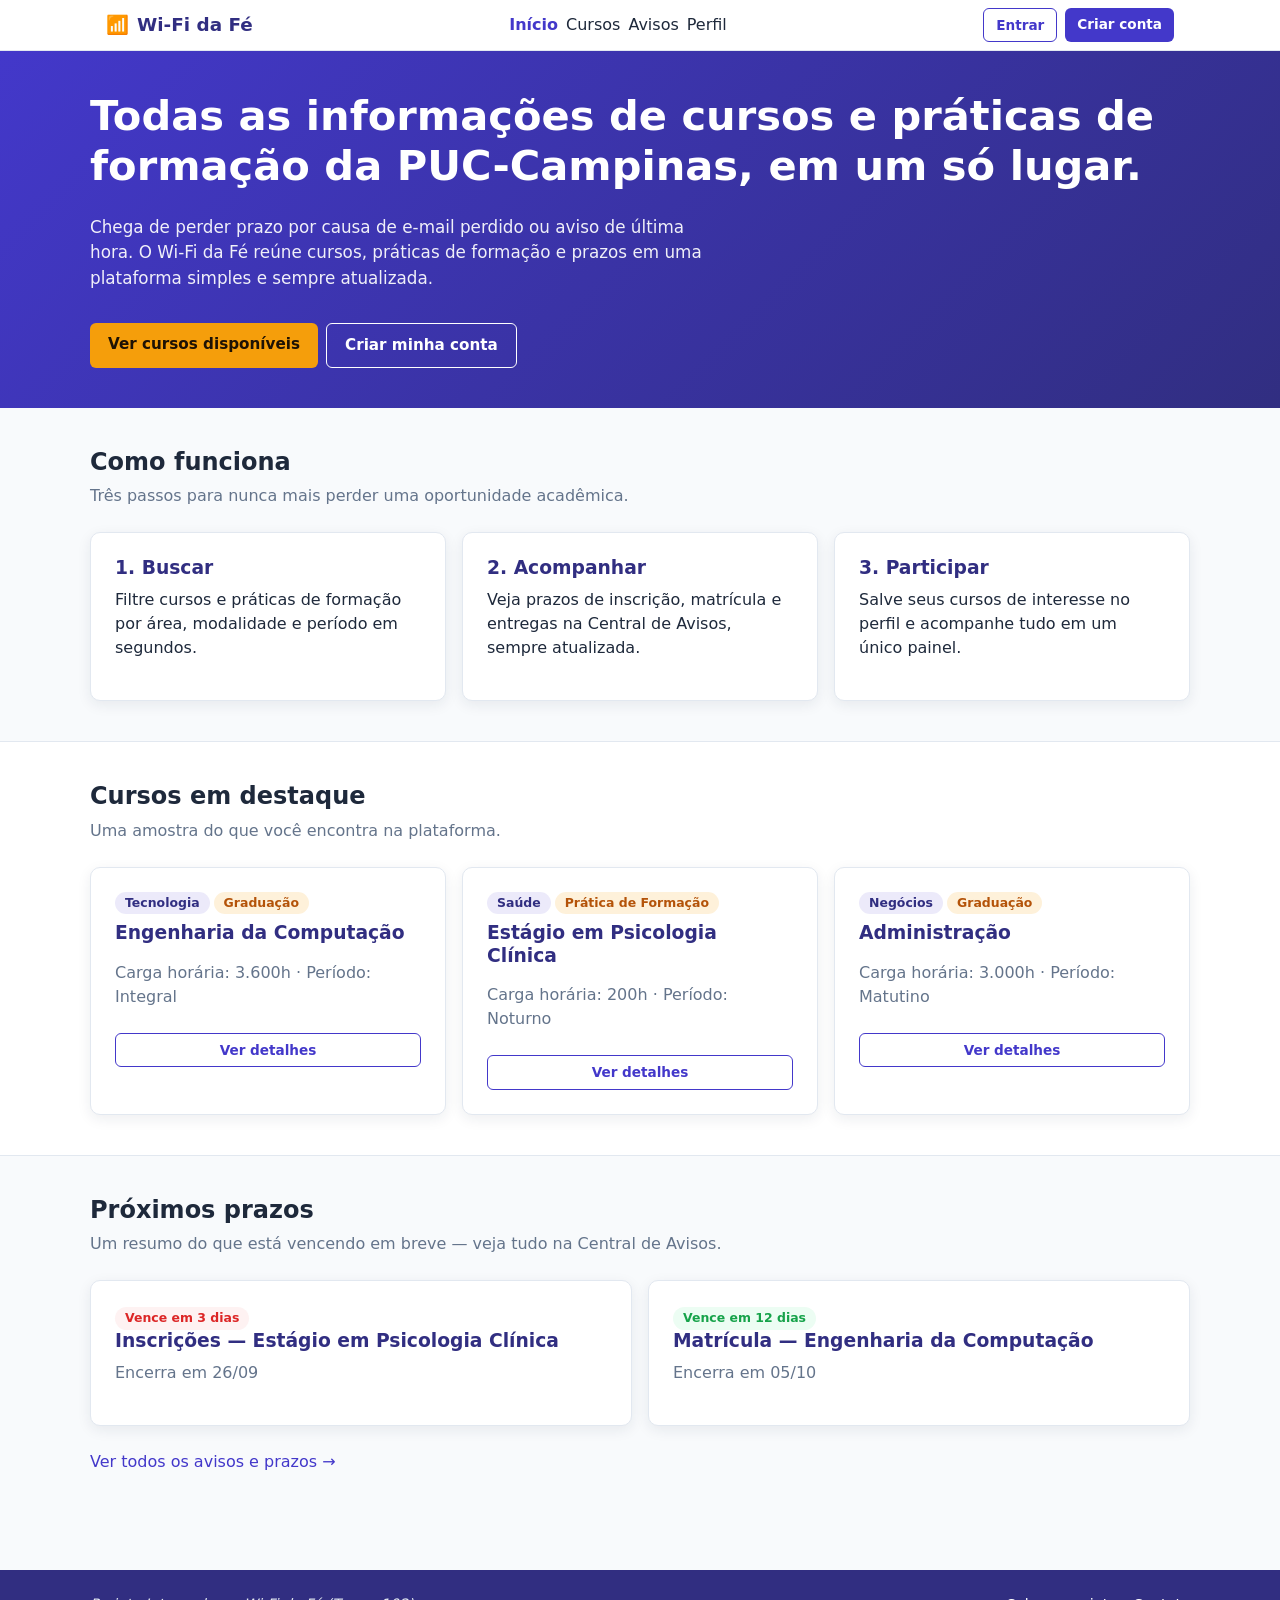
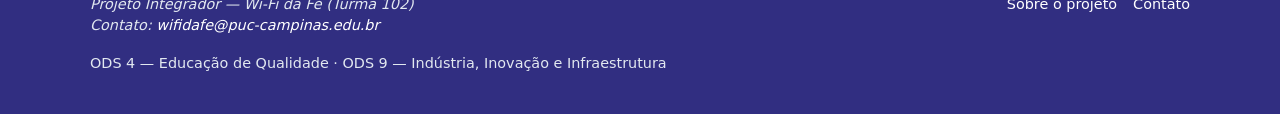
==== src/pages/index.html @ 96762952 "25/09/2026" ====
<!DOCTYPE html>
<html lang="pt-br">
<head>
  <meta charset="UTF-8">
  <meta name="viewport" content="width=device-width, initial-scale=1">
  <title>Wi-Fi da Fé | Cursos, Práticas de Formação e Avisos da PUC-Campinas</title>
  <meta name="description" content="Wi-Fi da Fé centraliza informações de cursos de graduação, práticas de formação e prazos da PUC-Campinas em um só lugar, de forma rápida e acessível.">
  <link rel="stylesheet" href="../styles/variables.css">
  <link rel="stylesheet" href="../styles/main.css">
</head>
<body>

  <header class="navbar">
    <div class="container">
      <a class="navbar__brand" href="index.html">
        <span class="sinal">📶</span> Wi-Fi da Fé
      </a>
      <button class="navbar__toggle" id="menu-toggle" aria-expanded="false" aria-controls="navbar-menu">
        ☰ Menu
      </button>
      <nav aria-label="Menu principal">
        <ul class="navbar__menu" id="navbar-menu">
          <li><a href="index.html" aria-current="page">Início</a></li>
          <li><a href="cursos.html">Cursos</a></li>
          <li><a href="avisos.html">Avisos</a></li>
          <li><a href="perfil.html">Perfil</a></li>
        </ul>
      </nav>
      <div class="navbar__actions">
        <a class="btn btn--ghost btn--sm" href="login.html">Entrar</a>
        <a class="btn btn--primary btn--sm" href="cadastro.html">Criar conta</a>
      </div>
    </div>
  </header>

  <main>
    <section class="hero">
      <div class="container">
        <h1>Todas as informações de cursos e práticas de formação da PUC-Campinas, em um só lugar.</h1>
        <p class="lead">Chega de perder prazo por causa de e-mail perdido ou aviso de última hora. O Wi-Fi da Fé reúne cursos, práticas de formação e prazos em uma plataforma simples e sempre atualizada.</p>
        <div class="hero__actions">
          <a class="btn btn--accent" href="cursos.html">Ver cursos disponíveis</a>
          <a class="btn btn--ghost" style="color:#fff;border-color:#fff" href="cadastro.html">Criar minha conta</a>
        </div>
      </div>
    </section>

    <section class="section">
      <div class="container">
        <div class="section__header">
          <h2>Como funciona</h2>
          <p>Três passos para nunca mais perder uma oportunidade acadêmica.</p>
        </div>
        <div class="grid-cards">
          <article class="card">
            <h3>1. Buscar</h3>
            <p>Filtre cursos e práticas de formação por área, modalidade e período em segundos.</p>
          </article>
          <article class="card">
            <h3>2. Acompanhar</h3>
            <p>Veja prazos de inscrição, matrícula e entregas na Central de Avisos, sempre atualizada.</p>
          </article>
          <article class="card">
            <h3>3. Participar</h3>
            <p>Salve seus cursos de interesse no perfil e acompanhe tudo em um único painel.</p>
          </article>
        </div>
      </div>
    </section>

    <section class="section" style="background:var(--color-surface); border-top:1px solid var(--color-border); border-bottom:1px solid var(--color-border);">
      <div class="container">
        <div class="section__header">
          <h2>Cursos em destaque</h2>
          <p>Uma amostra do que você encontra na plataforma.</p>
        </div>
        <div class="grid-cards">
          <article class="card card--curso">
            <div class="badge-row">
              <span class="badge">Tecnologia</span>
              <span class="badge badge--accent">Graduação</span>
            </div>
            <h3>Engenharia da Computação</h3>
            <p class="text-muted">Carga horária: 3.600h · Período: Integral</p>
            <a class="btn btn--ghost btn--sm" href="curso-detalhe.html">Ver detalhes</a>
          </article>
          <article class="card card--curso">
            <div class="badge-row">
              <span class="badge">Saúde</span>
              <span class="badge badge--accent">Prática de Formação</span>
            </div>
            <h3>Estágio em Psicologia Clínica</h3>
            <p class="text-muted">Carga horária: 200h · Período: Noturno</p>
            <a class="btn btn--ghost btn--sm" href="curso-detalhe.html">Ver detalhes</a>
          </article>
          <article class="card card--curso">
            <div class="badge-row">
              <span class="badge">Negócios</span>
              <span class="badge badge--accent">Graduação</span>
            </div>
            <h3>Administração</h3>
            <p class="text-muted">Carga horária: 3.000h · Período: Matutino</p>
            <a class="btn btn--ghost btn--sm" href="curso-detalhe.html">Ver detalhes</a>
          </article>
        </div>
      </div>
    </section>

    <section class="section">
      <div class="container">
        <div class="section__header">
          <h2>Próximos prazos</h2>
          <p>Um resumo do que está vencendo em breve — veja tudo na Central de Avisos.</p>
        </div>
        <div class="grid-cards">
          <article class="card">
            <span class="badge badge--danger">Vence em 3 dias</span>
            <h3>Inscrições — Estágio em Psicologia Clínica</h3>
            <p class="text-muted">Encerra em 26/09</p>
          </article>
          <article class="card">
            <span class="badge badge--success">Vence em 12 dias</span>
            <h3>Matrícula — Engenharia da Computação</h3>
            <p class="text-muted">Encerra em 05/10</p>
          </article>
        </div>
        <p class="mt-lg"><a href="avisos.html">Ver todos os avisos e prazos →</a></p>
      </div>
    </section>
  </main>

  <footer class="footer">
    <div class="container">
      <address>
        Projeto Integrador — Wi-Fi da Fé (Turma 102)<br>
        Contato: <a href="mailto:wifidafe@puc-campinas.edu.br">wifidafe@puc-campinas.edu.br</a>
      </address>
      <nav aria-label="Links institucionais">
        <ul class="footer__links">
          <li><a href="sobre.html">Sobre o projeto</a></li>
          <li><a href="contato.html">Contato</a></li>
        </ul>
      </nav>
      <p>ODS 4 — Educação de Qualidade · ODS 9 — Indústria, Inovação e Infraestrutura</p>
    </div>
  </footer>

  <script src="../scripts/storage.js"></script>
  <script src="../scripts/main.js" defer></script>
</body>
</html>
---- src/styles/variables.css ----
:root {
  /* Cores principais - identidade "Wi-Fi da Fé" */
  --color-primary: #4338ca;
  --color-primary-dark: #312e81;
  --color-primary-light: #6d5ce8;
  --color-accent: #f59e0b;
  --color-accent-dark: #b45309;

  /* Neutros */
  --color-bg: #f8fafc;
  --color-surface: #ffffff;
  --color-border: #e2e8f0;
  --color-text: #1e293b;
  --color-text-muted: #64748b;

  /* Estados */
  --color-success: #16a34a;
  --color-danger: #dc2626;
  --color-success-bg: #ecfdf3;
  --color-danger-bg: #fef2f2;

  /* Tipografia */
  --font-family: 'Segoe UI', system-ui, -apple-system, Roboto, Helvetica, Arial, sans-serif;

  /* Espaçamento e forma */
  --spacing-xs: 4px;
  --spacing-sm: 8px;
  --spacing-md: 16px;
  --spacing-lg: 24px;
  --spacing-xl: 40px;
  --radius: 10px;
  --radius-sm: 6px;
  --shadow-card: 0 4px 14px rgba(30, 41, 59, 0.08);

  /* Breakpoint de referência (documentação): mobile-first, desktop >= 960px */
}
---- src/styles/main.css ----
/* ==========================================================================
   Wi-Fi da Fé — main.css
   Base: reset simples + tokens (variables.css) + Flexbox/Grid + mobile-first
   ========================================================================== */

* { box-sizing: border-box; }

html, body {
  margin: 0;
  padding: 0;
  font-family: var(--font-family);
  color: var(--color-text);
  background: var(--color-bg);
  line-height: 1.5;
}

img { max-width: 100%; height: auto; display: block; }

a { color: var(--color-primary); text-decoration: none; }
a:hover { text-decoration: underline; }

h1, h2, h3 { line-height: 1.2; margin: 0 0 var(--spacing-sm); }
p { margin: 0 0 var(--spacing-md); }

:focus-visible {
  outline: 3px solid rgba(67, 56, 202, 0.35);
  outline-offset: 2px;
}

.container {
  width: min(100% - 32px, 1100px);
  margin: 0 auto;
}

/* ==========================================================================
   Navbar (Flexbox) — mobile-first
   ========================================================================== */

.navbar {
  background: var(--color-surface);
  border-bottom: 1px solid var(--color-border);
  position: sticky;
  top: 0;
  z-index: 10;
}

.navbar .container {
  display: flex;
  flex-wrap: wrap;
  align-items: center;
  justify-content: space-between;
  padding: var(--spacing-sm) 16px;
  gap: var(--spacing-sm);
}

.navbar__brand {
  display: flex;
  align-items: center;
  gap: var(--spacing-sm);
  font-weight: 700;
  font-size: 1.15rem;
  color: var(--color-primary-dark);
}

.navbar__brand .sinal { color: var(--color-accent); }

.navbar__toggle {
  display: inline-flex;
  align-items: center;
  gap: 6px;
  background: transparent;
  border: 1px solid var(--color-border);
  border-radius: var(--radius-sm);
  padding: 8px 12px;
  font-weight: 600;
  cursor: pointer;
}

.navbar .container > nav { width: 100%; order: 3; }

.navbar__menu {
  list-style: none;
  display: none;
  flex-direction: column;
  gap: var(--spacing-sm);
  margin: 0;
  padding: var(--spacing-sm) 0 0;
  width: 100%;
}

.navbar__menu--aberto { display: flex; }

.navbar__menu a {
  color: var(--color-text);
  font-weight: 500;
}

.navbar__menu a[aria-current="page"] {
  color: var(--color-primary);
  font-weight: 700;
}

.navbar__actions {
  display: flex;
  gap: var(--spacing-sm);
}

@media (min-width: 720px) {
  .navbar .container { flex-wrap: nowrap; }
  .navbar .container > nav { width: auto; order: 0; }
  .navbar__toggle { display: none; }
  .navbar__menu { display: flex !important; flex-direction: row; width: auto; padding: 0; }
}

/* ==========================================================================
   Botões
   ========================================================================== */

.btn {
  display: inline-block;
  border: none;
  border-radius: var(--radius-sm);
  padding: 10px 18px;
  font-weight: 700;
  font-size: 0.95rem;
  cursor: pointer;
  text-align: center;
}

.btn:hover { text-decoration: none; }

.btn--primary { background: var(--color-primary); color: #fff; }
.btn--primary:hover { background: var(--color-primary-dark); }

.btn--accent { background: var(--color-accent); color: #1e1204; }
.btn--accent:hover { background: var(--color-accent-dark); color: #fff; }

.btn--ghost { background: transparent; color: var(--color-primary); border: 1px solid var(--color-primary); }
.btn--ghost:hover { background: rgba(67, 56, 202, 0.08); }

.btn--sm { padding: 6px 12px; font-size: 0.85rem; }
.btn--block { display: block; width: 100%; }

/* ==========================================================================
   Hero (tela inicial)
   ========================================================================== */

.hero {
  background: linear-gradient(135deg, var(--color-primary) 0%, var(--color-primary-dark) 100%);
  color: #fff;
  padding: var(--spacing-xl) 0;
}

.hero .container {
  display: flex;
  flex-direction: column;
  gap: var(--spacing-md);
}

.hero h1 { font-size: 2rem; }
.hero p.lead { font-size: 1.05rem; opacity: 0.92; max-width: 60ch; }

.hero__actions { display: flex; flex-wrap: wrap; gap: var(--spacing-sm); }

@media (min-width: 720px) {
  .hero h1 { font-size: 2.6rem; }
}

/* ==========================================================================
   Seções e cards (Grid responsivo)
   ========================================================================== */

.section { padding: var(--spacing-xl) 0; }
.section__header { margin-bottom: var(--spacing-lg); }
.section__header p { color: var(--color-text-muted); }

.grid-cards {
  display: grid;
  grid-template-columns: repeat(auto-fit, minmax(220px, 1fr));
  gap: var(--spacing-md);
}

.card {
  background: var(--color-surface);
  border: 1px solid var(--color-border);
  border-radius: var(--radius);
  padding: var(--spacing-lg);
  box-shadow: var(--shadow-card);
}

.card h3 { color: var(--color-primary-dark); }

.card--curso { display: flex; flex-direction: column; gap: var(--spacing-sm); }
.card--curso .badge-row { display: flex; gap: var(--spacing-xs); flex-wrap: wrap; }

.badge {
  display: inline-block;
  background: rgba(67, 56, 202, 0.1);
  color: var(--color-primary-dark);
  border-radius: 999px;
  padding: 2px 10px;
  font-size: 0.78rem;
  font-weight: 700;
}

.badge--accent { background: rgba(245, 158, 11, 0.15); color: var(--color-accent-dark); }
.badge--danger { background: var(--color-danger-bg); color: var(--color-danger); }
.badge--success { background: var(--color-success-bg); color: var(--color-success); }

/* ==========================================================================
   Formulários
   ========================================================================== */

.form-card {
  background: var(--color-surface);
  border: 1px solid var(--color-border);
  border-radius: var(--radius);
  padding: var(--spacing-lg);
  max-width: 480px;
  margin: 0 auto;
  box-shadow: var(--shadow-card);
}

fieldset {
  border: 1px solid var(--color-border);
  border-radius: var(--radius-sm);
  padding: var(--spacing-md);
  margin: 0 0 var(--spacing-md);
}

legend { font-weight: 700; padding: 0 6px; color: var(--color-primary-dark); }

label { display: block; margin: var(--spacing-sm) 0 6px; font-weight: 600; font-size: 0.9rem; }

input, select, textarea {
  width: 100%;
  padding: 10px 12px;
  border: 1px solid var(--color-border);
  border-radius: var(--radius-sm);
  background: #fff;
  font: inherit;
  margin-bottom: var(--spacing-sm);
}

input:focus, select:focus, textarea:focus {
  outline: 3px solid rgba(67, 56, 202, 0.2);
  border-color: var(--color-primary);
}

.form-row { display: flex; flex-wrap: wrap; gap: var(--spacing-md); }
.form-row > * { flex: 1 1 200px; }

.form-actions { display: flex; gap: var(--spacing-sm); margin-top: var(--spacing-sm); flex-wrap: wrap; }

.form-hint { font-size: 0.85rem; color: var(--color-text-muted); margin-top: -4px; }

/* Filtros (cursos.html) */
.filtros {
  background: var(--color-surface);
  border: 1px solid var(--color-border);
  border-radius: var(--radius);
  padding: var(--spacing-md);
  margin-bottom: var(--spacing-lg);
}

/* ==========================================================================
   Tabelas
   ========================================================================== */

.tabela-wrap { overflow-x: auto; border-radius: var(--radius); border: 1px solid var(--color-border); }

table {
  width: 100%;
  min-width: 560px;
  border-collapse: collapse;
  background: var(--color-surface);
}

caption {
  text-align: left;
  font-weight: 700;
  padding: var(--spacing-sm) var(--spacing-md);
  color: var(--color-primary-dark);
  background: var(--color-surface);
}

thead th {
  background: #eef2ff;
  text-align: left;
}

th, td {
  border-bottom: 1px solid var(--color-border);
  padding: 10px 14px;
  text-align: left;
}

tfoot td, tfoot th { font-weight: 700; background: #f8fafc; }

/* ==========================================================================
   Layout com Grid — dashboard de perfil
   ========================================================================== */

.perfil-layout {
  display: grid;
  grid-template-columns: 1fr;
  gap: var(--spacing-lg);
}

@media (min-width: 860px) {
  .perfil-layout {
    grid-template-columns: 280px 1fr;
    align-items: start;
  }
}

/* ==========================================================================
   Rodapé
   ========================================================================== */

.footer {
  background: var(--color-primary-dark);
  color: #e2e8f0;
  padding: var(--spacing-lg) 0;
  margin-top: var(--spacing-xl);
}

.footer .container {
  display: flex;
  flex-wrap: wrap;
  justify-content: space-between;
  gap: var(--spacing-md);
  font-size: 0.9rem;
}

.footer a { color: #fff; }

.footer__links {
  list-style: none;
  display: flex;
  gap: var(--spacing-md);
  margin: 0;
  padding: 0;
}

/* Utilitários */
.text-muted { color: var(--color-text-muted); }
.mt-lg { margin-top: var(--spacing-lg); }
.center { text-align: center; }
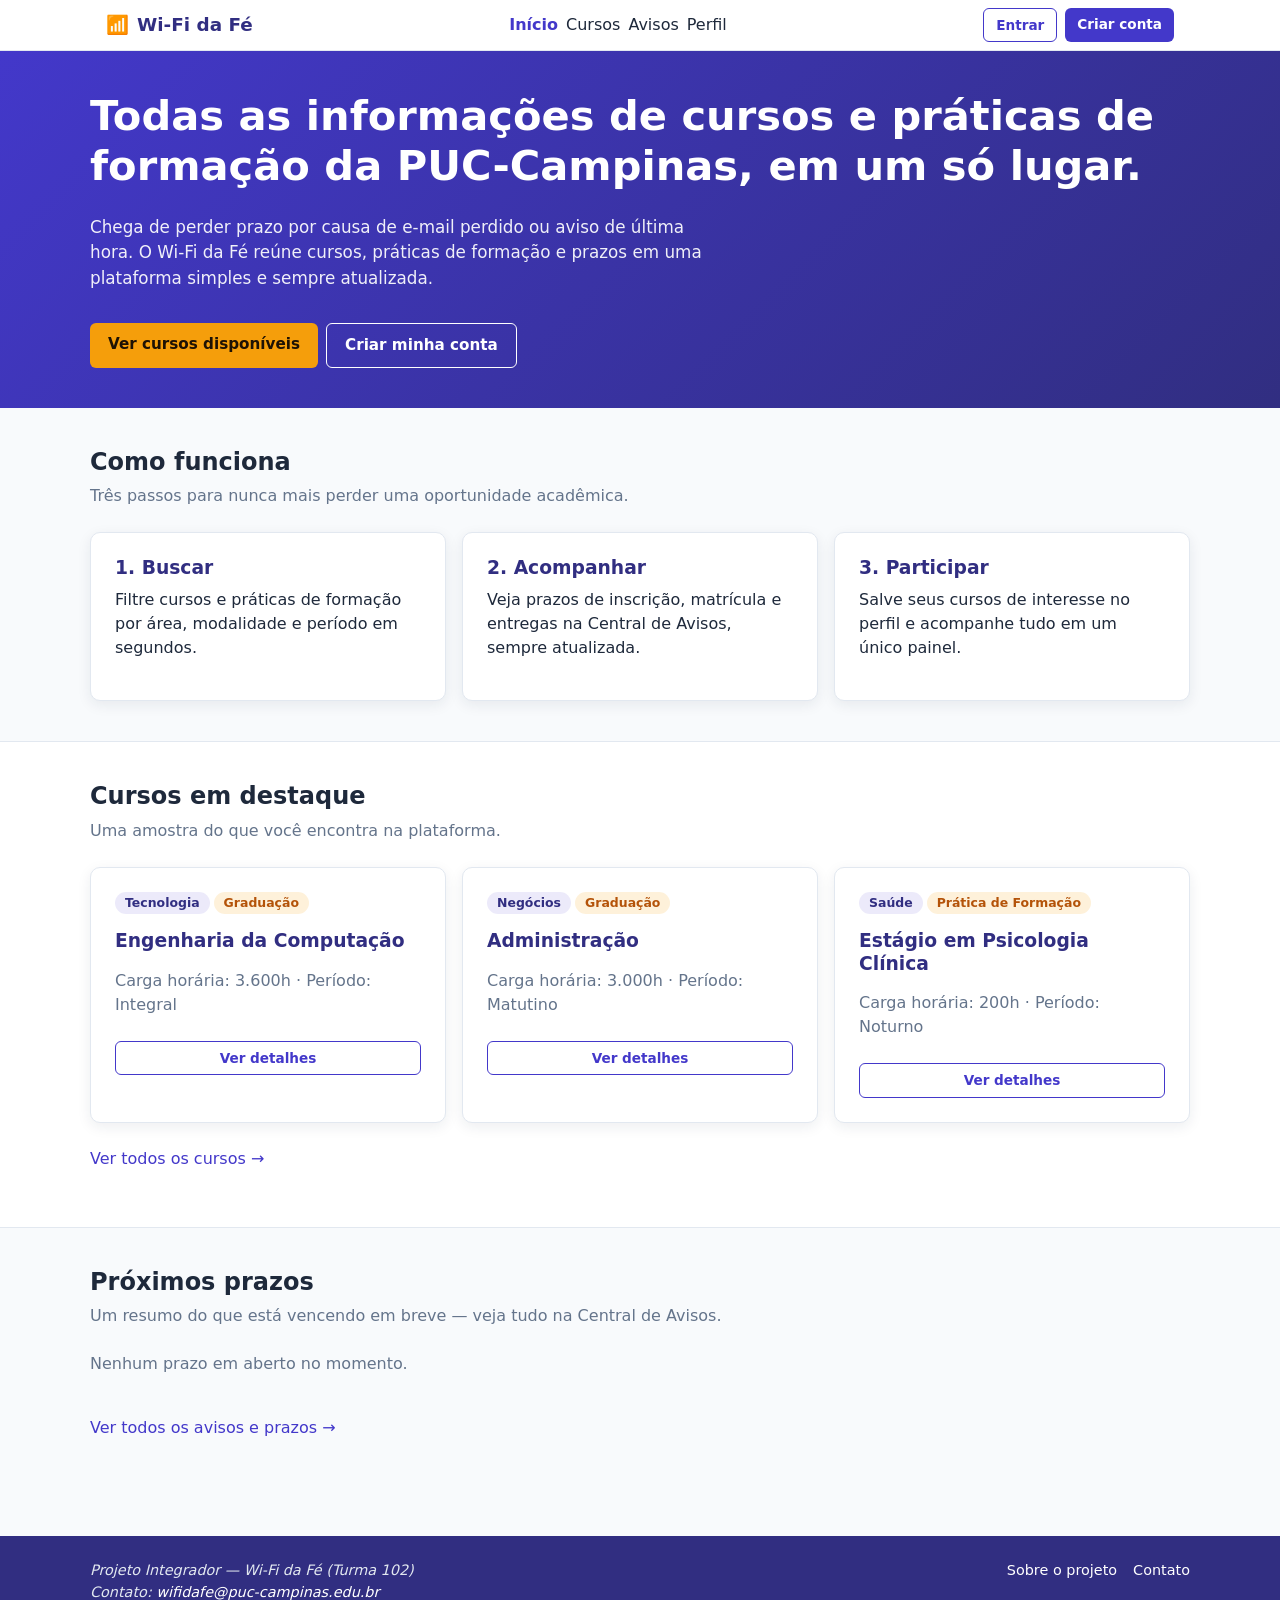
==== commit 1f747c40: "21/10/2026" ====
--- a/src/pages/index.html
+++ b/src/pages/index.html
@@ -9,15 +9,12 @@
   <link rel="stylesheet" href="../styles/main.css">
 </head>
 <body>
+  <a class="skip-link" href="#conteudo">Pular para o conteúdo</a>
 
   <header class="navbar">
     <div class="container">
-      <a class="navbar__brand" href="index.html">
-        <span class="sinal">📶</span> Wi-Fi da Fé
-      </a>
-      <button class="navbar__toggle" id="menu-toggle" aria-expanded="false" aria-controls="navbar-menu">
-        ☰ Menu
-      </button>
+      <a class="navbar__brand" href="index.html"><span class="sinal">📶</span> Wi-Fi da Fé</a>
+      <button type="button" class="navbar__toggle" id="menu-toggle" aria-expanded="false" aria-controls="navbar-menu">☰ Menu</button>
       <nav aria-label="Menu principal">
         <ul class="navbar__menu" id="navbar-menu">
           <li><a href="index.html" aria-current="page">Início</a></li>
@@ -33,14 +30,18 @@
     </div>
   </header>
 
-  <main>
+  <noscript>
+    <p class="aviso-noscript">Este site usa JavaScript para listar cursos, validar formulários e guardar seus dados no navegador. Ative o JavaScript para usar todas as funções.</p>
+  </noscript>
+
+  <main id="conteudo">
     <section class="hero">
       <div class="container">
         <h1>Todas as informações de cursos e práticas de formação da PUC-Campinas, em um só lugar.</h1>
         <p class="lead">Chega de perder prazo por causa de e-mail perdido ou aviso de última hora. O Wi-Fi da Fé reúne cursos, práticas de formação e prazos em uma plataforma simples e sempre atualizada.</p>
         <div class="hero__actions">
           <a class="btn btn--accent" href="cursos.html">Ver cursos disponíveis</a>
-          <a class="btn btn--ghost" style="color:#fff;border-color:#fff" href="cadastro.html">Criar minha conta</a>
+          <a class="btn btn--ghost btn--hero" href="cadastro.html">Criar minha conta</a>
         </div>
       </div>
     </section>
@@ -68,41 +69,14 @@
       </div>
     </section>
 
-    <section class="section" style="background:var(--color-surface); border-top:1px solid var(--color-border); border-bottom:1px solid var(--color-border);">
+    <section class="section secao-destaque">
       <div class="container">
         <div class="section__header">
           <h2>Cursos em destaque</h2>
           <p>Uma amostra do que você encontra na plataforma.</p>
         </div>
-        <div class="grid-cards">
-          <article class="card card--curso">
-            <div class="badge-row">
-              <span class="badge">Tecnologia</span>
-              <span class="badge badge--accent">Graduação</span>
-            </div>
-            <h3>Engenharia da Computação</h3>
-            <p class="text-muted">Carga horária: 3.600h · Período: Integral</p>
-            <a class="btn btn--ghost btn--sm" href="curso-detalhe.html">Ver detalhes</a>
-          </article>
-          <article class="card card--curso">
-            <div class="badge-row">
-              <span class="badge">Saúde</span>
-              <span class="badge badge--accent">Prática de Formação</span>
-            </div>
-            <h3>Estágio em Psicologia Clínica</h3>
-            <p class="text-muted">Carga horária: 200h · Período: Noturno</p>
-            <a class="btn btn--ghost btn--sm" href="curso-detalhe.html">Ver detalhes</a>
-          </article>
-          <article class="card card--curso">
-            <div class="badge-row">
-              <span class="badge">Negócios</span>
-              <span class="badge badge--accent">Graduação</span>
-            </div>
-            <h3>Administração</h3>
-            <p class="text-muted">Carga horária: 3.000h · Período: Matutino</p>
-            <a class="btn btn--ghost btn--sm" href="curso-detalhe.html">Ver detalhes</a>
-          </article>
-        </div>
+        <div class="grid-cards" id="destaques"></div>
+        <p class="mt-lg"><a href="cursos.html">Ver todos os cursos →</a></p>
       </div>
     </section>
 
@@ -112,23 +86,11 @@
           <h2>Próximos prazos</h2>
           <p>Um resumo do que está vencendo em breve — veja tudo na Central de Avisos.</p>
         </div>
-        <div class="grid-cards">
-          <article class="card">
-            <span class="badge badge--danger">Vence em 3 dias</span>
-            <h3>Inscrições — Estágio em Psicologia Clínica</h3>
-            <p class="text-muted">Encerra em 26/09</p>
-          </article>
-          <article class="card">
-            <span class="badge badge--success">Vence em 12 dias</span>
-            <h3>Matrícula — Engenharia da Computação</h3>
-            <p class="text-muted">Encerra em 05/10</p>
-          </article>
-        </div>
+        <div class="grid-cards" id="proximos-prazos"></div>
         <p class="mt-lg"><a href="avisos.html">Ver todos os avisos e prazos →</a></p>
       </div>
     </section>
   </main>
-
   <footer class="footer">
     <div class="container">
       <address>
@@ -141,11 +103,12 @@
           <li><a href="contato.html">Contato</a></li>
         </ul>
       </nav>
-      <p>ODS 4 — Educação de Qualidade · ODS 9 — Indústria, Inovação e Infraestrutura</p>
     </div>
   </footer>
 
-  <script src="../scripts/storage.js"></script>
+  <script src="../scripts/dados.js" defer></script>
+  <script src="../scripts/storage.js" defer></script>
   <script src="../scripts/main.js" defer></script>
+  <script src="../scripts/home.js" defer></script>
 </body>
 </html>
--- a/src/styles/main.css
+++ b/src/styles/main.css
@@ -347,3 +347,185 @@
 .text-muted { color: var(--color-text-muted); }
 .mt-lg { margin-top: var(--spacing-lg); }
 .center { text-align: center; }
+
+/* ==========================================================================
+   3ª Entrega — interações, validação e responsividade
+   ========================================================================== */
+
+[hidden] { display: none !important; }
+
+.skip-link {
+  position: absolute;
+  left: -999px;
+  top: 8px;
+  background: var(--color-primary-dark);
+  color: #fff;
+  padding: 8px 14px;
+  border-radius: var(--radius-sm);
+  z-index: 20;
+}
+.skip-link:focus { left: 8px; }
+
+.aviso-noscript {
+  margin: 0;
+  padding: var(--spacing-md);
+  background: var(--color-danger-bg);
+  color: var(--color-danger);
+  text-align: center;
+  font-weight: 600;
+}
+
+.lead { font-size: 1.05rem; max-width: 70ch; }
+.badge--neutro { background: #e2e8f0; color: var(--color-text-muted); }
+.btn--hero { color: #fff; border-color: #fff; }
+.btn--hero:hover { background: rgba(255, 255, 255, 0.15); }
+.btn--perigo { background: transparent; color: var(--color-danger); border: 1px solid var(--color-danger); }
+.btn--perigo:hover { background: var(--color-danger-bg); }
+.btn:disabled { opacity: 0.6; cursor: not-allowed; }
+
+.secao-destaque {
+  background: var(--color-surface);
+  border-top: 1px solid var(--color-border);
+  border-bottom: 1px solid var(--color-border);
+}
+
+/* Formulários: erros por campo, estados e mensagens gerais */
+.erro-campo {
+  min-height: 1.2em;
+  margin: -2px 0 var(--spacing-sm);
+  font-size: 0.85rem;
+  font-weight: 600;
+  color: var(--color-danger);
+}
+.erro-campo:not(:empty)::before { content: "✖ "; }
+
+input.campo--erro, select.campo--erro, textarea.campo--erro {
+  border-color: var(--color-danger);
+  background: var(--color-danger-bg);
+}
+input.campo--ok, textarea.campo--ok { border-color: var(--color-success); }
+
+.mensagem {
+  margin: 0 0 var(--spacing-md);
+  padding: 10px 14px;
+  border: 1px solid;
+  border-radius: var(--radius-sm);
+  font-weight: 600;
+  font-size: 0.92rem;
+}
+.mensagem--erro { color: var(--color-danger); background: var(--color-danger-bg); border-color: var(--color-danger); }
+.mensagem--erro::before { content: "✖ "; }
+.mensagem--sucesso { color: var(--color-success); background: var(--color-success-bg); border-color: var(--color-success); }
+.mensagem--sucesso::before { content: "✔ "; }
+.mensagem--info { color: var(--color-primary-dark); background: #eef2ff; border-color: var(--color-primary-light); }
+.mensagem--info::before { content: "ℹ "; }
+
+.rotulo-checkbox {
+  display: flex;
+  align-items: center;
+  gap: var(--spacing-sm);
+  font-weight: 500;
+}
+.rotulo-checkbox input { width: auto; margin: 0; }
+
+.campo-senha { display: flex; gap: var(--spacing-sm); align-items: flex-start; }
+.campo-senha input { flex: 1; }
+.campo-senha .btn { margin-top: 1px; min-width: 84px; padding: 10px 12px; }
+
+.forca-senha { min-height: 1.2em; margin: -4px 0 var(--spacing-sm); font-size: 0.85rem; font-weight: 700; }
+.forca-senha--fraca { color: var(--color-danger); }
+.forca-senha--media { color: var(--color-accent-dark); }
+.forca-senha--forte { color: var(--color-success); }
+
+.contador { margin: -4px 0 var(--spacing-sm); font-size: 0.85rem; color: var(--color-text-muted); text-align: right; }
+.contador--alerta { color: var(--color-accent-dark); font-weight: 700; }
+
+.contagem { margin: 0 0 var(--spacing-md); font-weight: 600; color: var(--color-text-muted); }
+
+.vazio { text-align: center; max-width: 520px; margin: var(--spacing-lg) auto; }
+.vazio .form-actions { justify-content: center; }
+
+/* Detalhes do curso */
+.badge-row { display: flex; gap: var(--spacing-xs); flex-wrap: wrap; margin-bottom: var(--spacing-sm); }
+.detalhe-layout { display: grid; grid-template-columns: 1fr; gap: var(--spacing-lg); }
+.lista-prazos { list-style: none; margin: 0; padding: 0; }
+.lista-prazos li { margin-bottom: var(--spacing-sm); }
+#msg-salvar { margin-top: var(--spacing-md); }
+
+@media (min-width: 860px) {
+  .detalhe-layout { grid-template-columns: 1fr 340px; align-items: start; }
+}
+
+/* Perfil */
+.titulo-card { font-size: 1.4rem; }
+.acoes-perfil { display: grid; gap: var(--spacing-sm); margin-top: var(--spacing-md); }
+.select-status { margin: 0; padding: 6px 8px; width: auto; min-width: 160px; }
+#form-perfil { margin: var(--spacing-md) 0; }
+
+/* Avisos e tabelas */
+.linha--lida td { opacity: 0.6; }
+.linha--lida td:last-child { opacity: 1; }
+
+@media (max-width: 640px) {
+  /* Tabelas empilhadas: cada linha vira um cartão e o rótulo vem de data-rotulo */
+  .tabela--empilhavel { min-width: 0; }
+  .tabela--empilhavel thead {
+    position: absolute;
+    left: -9999px;
+  }
+  .tabela--empilhavel tr {
+    display: block;
+    padding: var(--spacing-sm) 0;
+    border-bottom: 2px solid var(--color-border);
+  }
+  .tabela--empilhavel td {
+    display: flex;
+    justify-content: space-between;
+    align-items: center;
+    gap: var(--spacing-md);
+    border-bottom: none;
+    padding: 6px var(--spacing-md);
+    text-align: right;
+  }
+  .tabela--empilhavel td::before {
+    content: attr(data-rotulo);
+    font-weight: 700;
+    color: var(--color-primary-dark);
+    text-align: left;
+  }
+  .tabela--empilhavel td[colspan] { display: block; text-align: left; }
+  .tabela--empilhavel td[colspan]::before { content: none; }
+  .tabela--empilhavel caption { display: block; }
+}
+
+/* Acordeão (FAQ) */
+.acordeao__item { border: 1px solid var(--color-border); border-radius: var(--radius-sm); margin-bottom: var(--spacing-sm); background: var(--color-surface); }
+.acordeao__item h3 { margin: 0; }
+.acordeao__botao {
+  width: 100%;
+  display: flex;
+  justify-content: space-between;
+  align-items: center;
+  gap: var(--spacing-md);
+  background: transparent;
+  border: none;
+  padding: var(--spacing-md);
+  font: inherit;
+  font-weight: 700;
+  color: var(--color-primary-dark);
+  text-align: left;
+  cursor: pointer;
+}
+.acordeao__botao::after { content: "+"; font-size: 1.3rem; line-height: 1; }
+.acordeao__botao[aria-expanded="true"]::after { content: "−"; }
+.acordeao__resposta { margin: 0; padding: 0 var(--spacing-md) var(--spacing-md); color: var(--color-text-muted); }
+
+/* Telas pequenas: botões do hero e filtros ocupam a largura toda */
+@media (max-width: 480px) {
+  .hero__actions .btn, .filtros .form-actions .btn { flex: 1 1 100%; }
+  .navbar__actions .btn { padding: 6px 10px; }
+  .footer__links { flex-wrap: wrap; }
+}
+
+/* Botões de ação dentro das tabelas não quebram em duas linhas */
+.tabela--empilhavel .btn { white-space: nowrap; }
